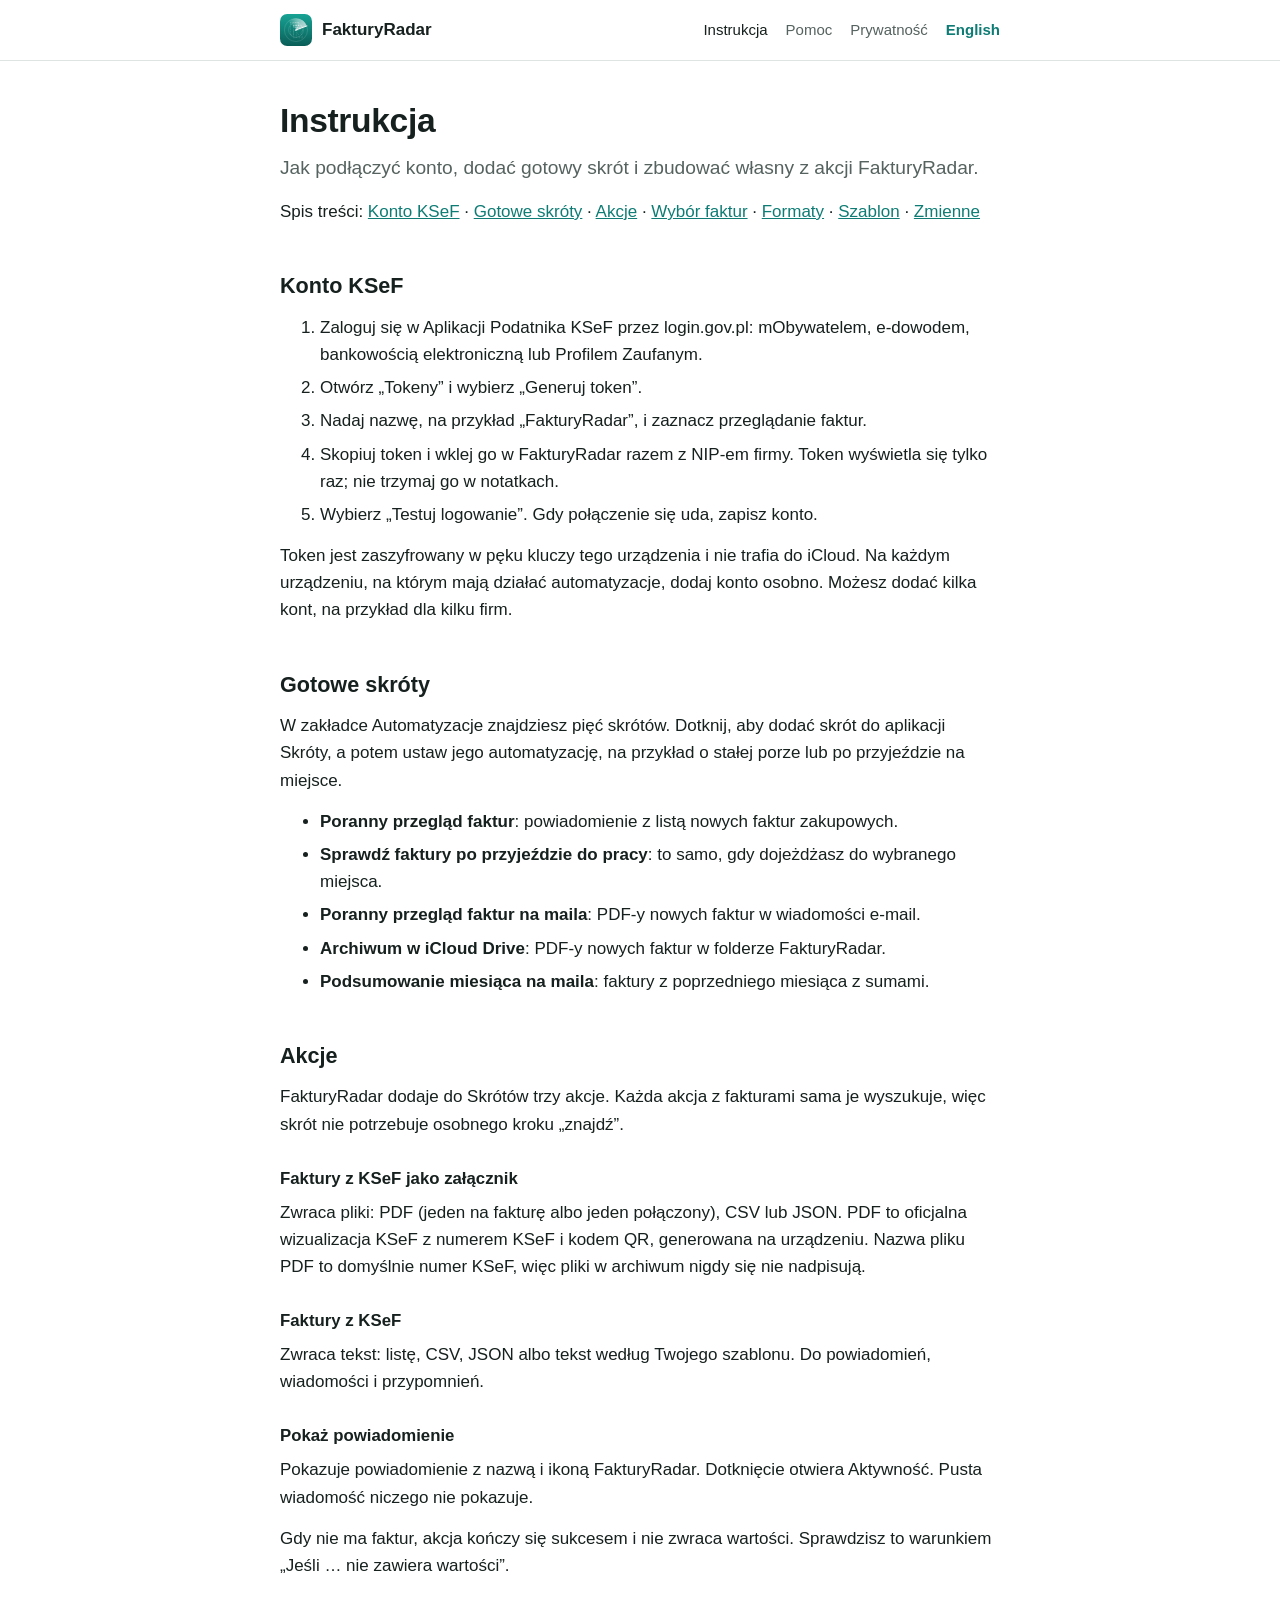
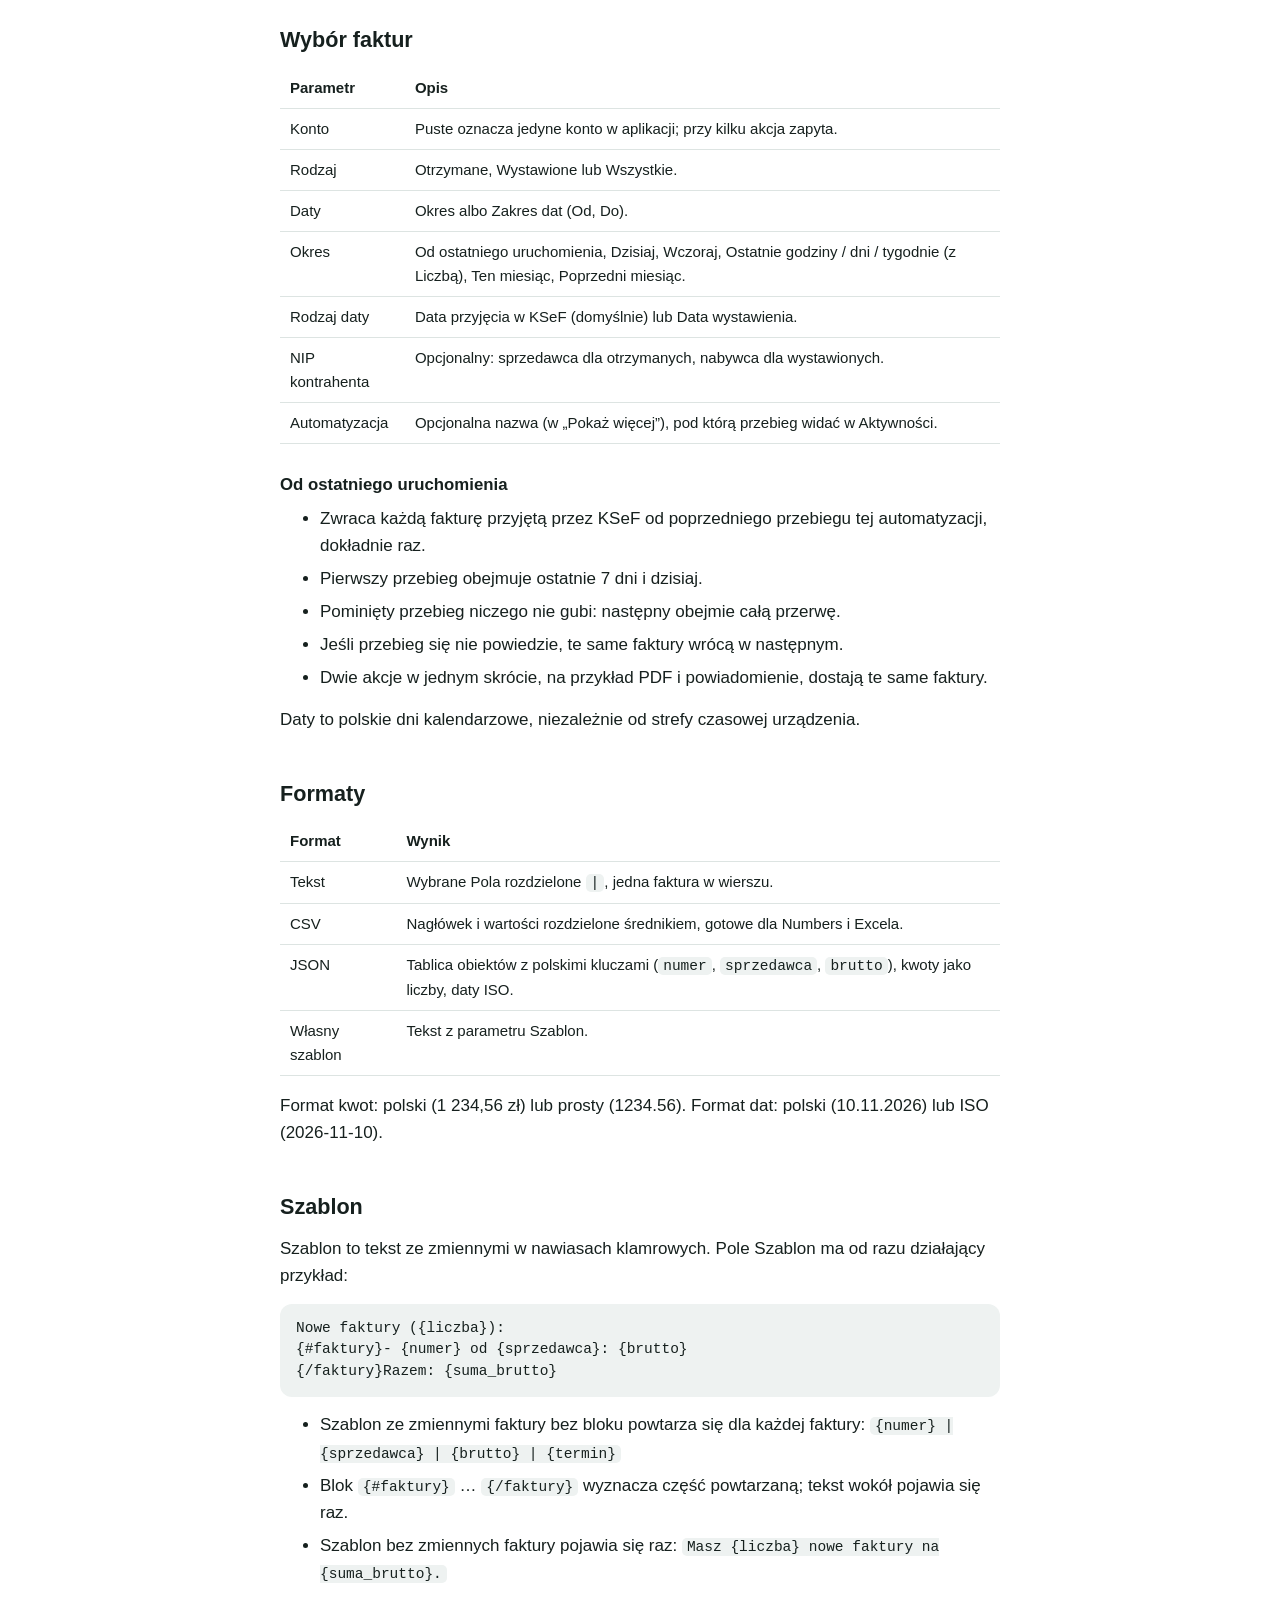
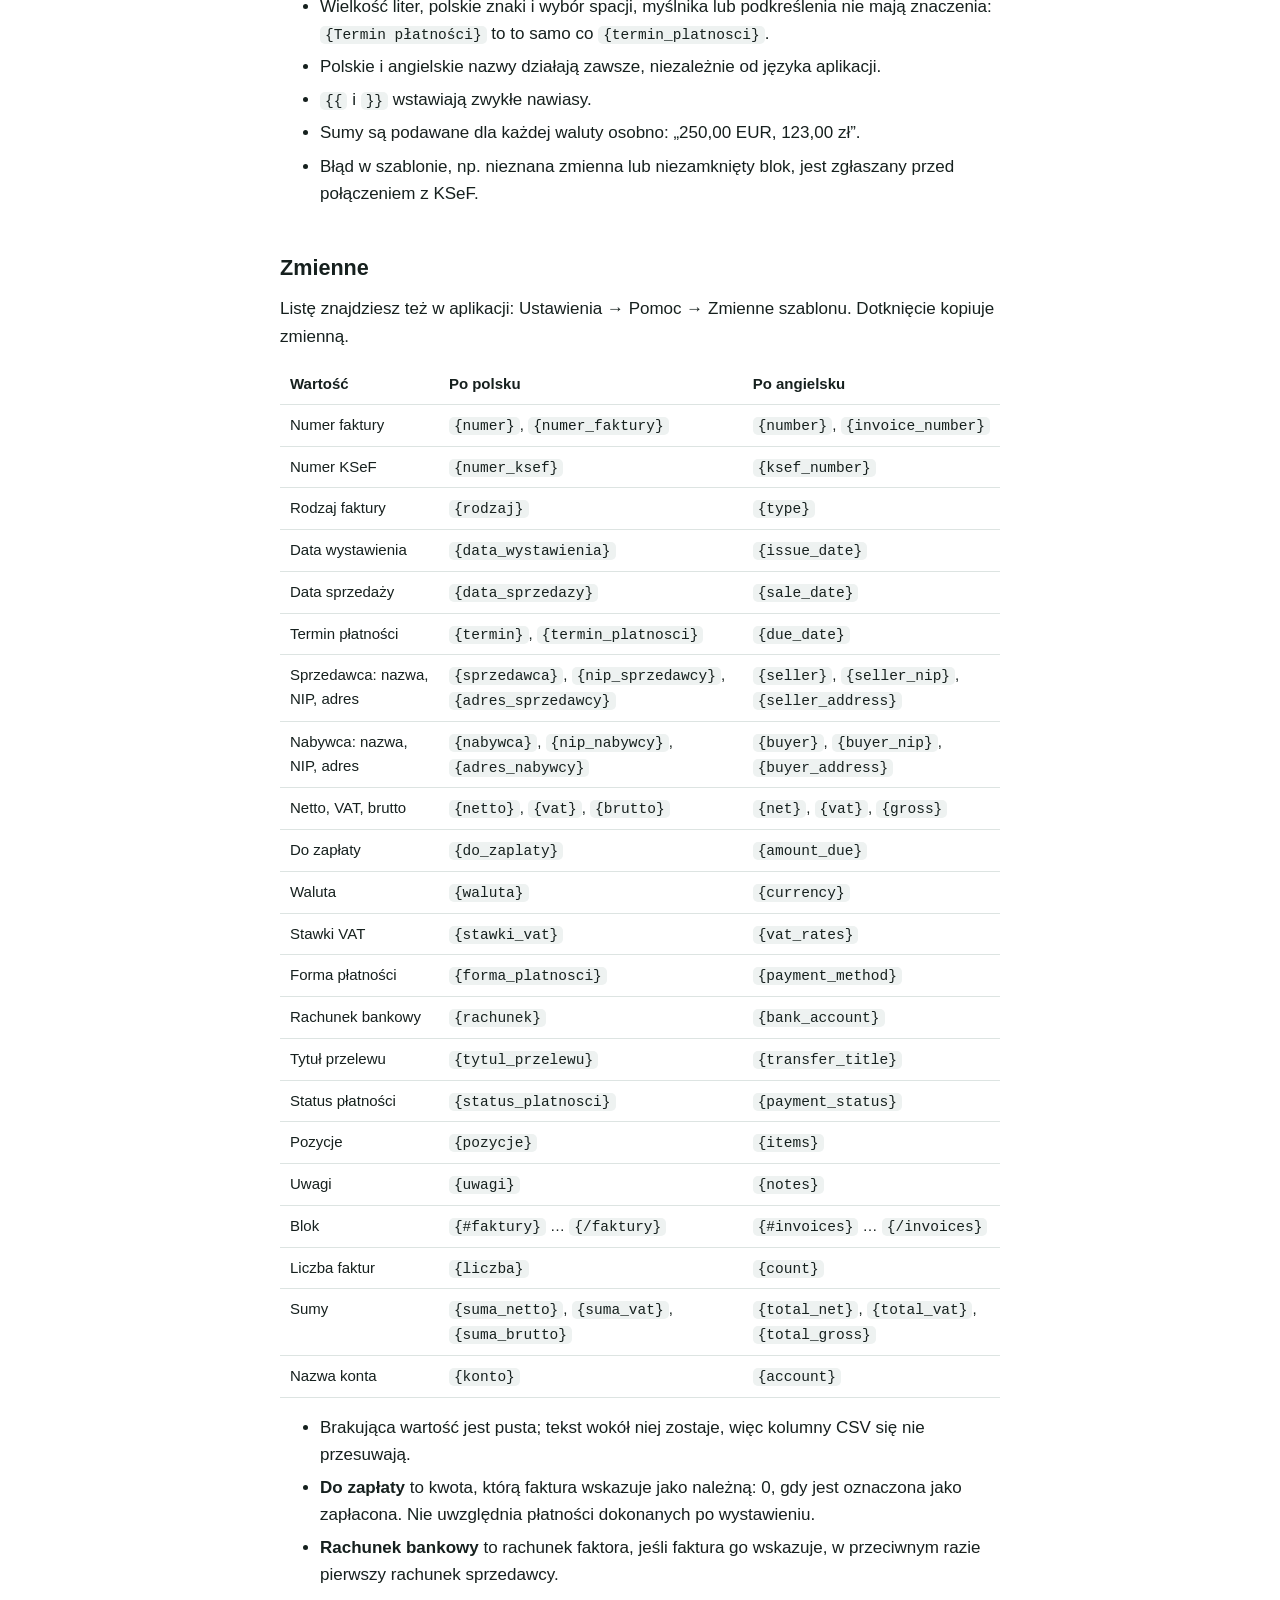
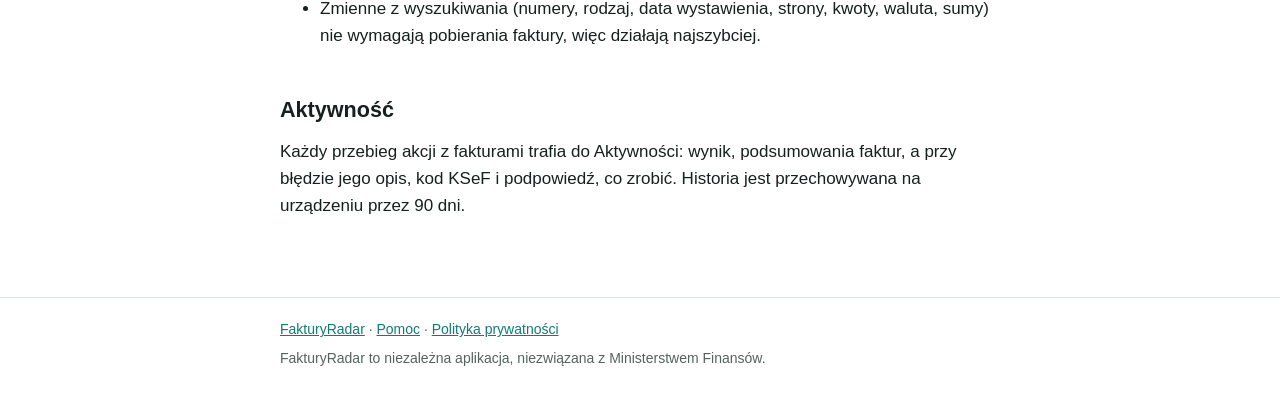
==== guide/index.html @ 7a62cd4e "Publish site from 4770012" ====
<!doctype html>
<html lang="pl">
<head>
<meta charset="utf-8">
<meta name="viewport" content="width=device-width, initial-scale=1">
<title>Instrukcja - FakturyRadar</title>
<meta name="description" content="Jak podłączyć konto KSeF, korzystać z akcji FakturyRadar w Skrótach i pisać własne szablony.">
<link rel="icon" href="/assets/icon.svg" type="image/svg+xml">
<link rel="alternate" hreflang="en" href="https://fakturyradar.github.io/en/guide/">
<link rel="stylesheet" href="/assets/style.css">
</head>
<body>
<header class="site"><div class="wrap">
  <a class="brand" href="/"><img src="/assets/icon.svg" alt="">FakturyRadar</a>
  <nav class="main">
    <a href="/guide/" aria-current="page">Instrukcja</a>
    <a href="/support/">Pomoc</a>
    <a href="/privacy/">Prywatność</a>
    <a class="lang" href="/en/guide/" hreflang="en" lang="en">English</a>
  </nav>
</div></header>

<main><div class="wrap">
  <h1>Instrukcja</h1>
  <p class="lead">Jak podłączyć konto, dodać gotowy skrót i zbudować własny z akcji FakturyRadar.</p>
  <p>Spis treści: <a href="#konto">Konto KSeF</a> · <a href="#gotowe">Gotowe skróty</a> · <a href="#akcje">Akcje</a> · <a href="#wybor">Wybór faktur</a> · <a href="#formaty">Formaty</a> · <a href="#szablon">Szablon</a> · <a href="#zmienne">Zmienne</a></p>

  <h2 id="konto">Konto KSeF</h2>
  <ol>
    <li>Zaloguj się w Aplikacji Podatnika KSeF przez login.gov.pl: mObywatelem, e-dowodem, bankowością elektroniczną lub Profilem Zaufanym.</li>
    <li>Otwórz „Tokeny” i wybierz „Generuj token”.</li>
    <li>Nadaj nazwę, na przykład „FakturyRadar”, i zaznacz przeglądanie faktur.</li>
    <li>Skopiuj token i wklej go w FakturyRadar razem z NIP-em firmy. Token wyświetla się tylko raz; nie trzymaj go w notatkach.</li>
    <li>Wybierz „Testuj logowanie”. Gdy połączenie się uda, zapisz konto.</li>
  </ol>
  <p>Token jest zaszyfrowany w pęku kluczy tego urządzenia i nie trafia do iCloud. Na każdym urządzeniu, na którym mają działać automatyzacje, dodaj konto osobno. Możesz dodać kilka kont, na przykład dla kilku firm.</p>

  <h2 id="gotowe">Gotowe skróty</h2>
  <p>W zakładce Automatyzacje znajdziesz pięć skrótów. Dotknij, aby dodać skrót do aplikacji Skróty, a potem ustaw jego automatyzację, na przykład o stałej porze lub po przyjeździe na miejsce.</p>
  <ul>
    <li><strong>Poranny przegląd faktur</strong>: powiadomienie z listą nowych faktur zakupowych.</li>
    <li><strong>Sprawdź faktury po przyjeździe do pracy</strong>: to samo, gdy dojeżdżasz do wybranego miejsca.</li>
    <li><strong>Poranny przegląd faktur na maila</strong>: PDF-y nowych faktur w wiadomości e-mail.</li>
    <li><strong>Archiwum w iCloud Drive</strong>: PDF-y nowych faktur w folderze FakturyRadar.</li>
    <li><strong>Podsumowanie miesiąca na maila</strong>: faktury z poprzedniego miesiąca z sumami.</li>
  </ul>

  <h2 id="akcje">Akcje</h2>
  <p>FakturyRadar dodaje do Skrótów trzy akcje. Każda akcja z fakturami sama je wyszukuje, więc skrót nie potrzebuje osobnego kroku „znajdź”.</p>
  <h3>Faktury z KSeF jako załącznik</h3>
  <p>Zwraca pliki: PDF (jeden na fakturę albo jeden połączony), CSV lub JSON. PDF to oficjalna wizualizacja KSeF z numerem KSeF i kodem QR, generowana na urządzeniu. Nazwa pliku PDF to domyślnie numer KSeF, więc pliki w archiwum nigdy się nie nadpisują.</p>
  <h3>Faktury z KSeF</h3>
  <p>Zwraca tekst: listę, CSV, JSON albo tekst według Twojego szablonu. Do powiadomień, wiadomości i przypomnień.</p>
  <h3>Pokaż powiadomienie</h3>
  <p>Pokazuje powiadomienie z nazwą i ikoną FakturyRadar. Dotknięcie otwiera Aktywność. Pusta wiadomość niczego nie pokazuje.</p>
  <p>Gdy nie ma faktur, akcja kończy się sukcesem i nie zwraca wartości. Sprawdzisz to warunkiem „Jeśli … nie zawiera wartości”.</p>

  <h2 id="wybor">Wybór faktur</h2>
  <div class="table"><table>
    <tr><th>Parametr</th><th>Opis</th></tr>
    <tr><td>Konto</td><td>Puste oznacza jedyne konto w aplikacji; przy kilku akcja zapyta.</td></tr>
    <tr><td>Rodzaj</td><td>Otrzymane, Wystawione lub Wszystkie.</td></tr>
    <tr><td>Daty</td><td>Okres albo Zakres dat (Od, Do).</td></tr>
    <tr><td>Okres</td><td>Od ostatniego uruchomienia, Dzisiaj, Wczoraj, Ostatnie godziny / dni / tygodnie (z Liczbą), Ten miesiąc, Poprzedni miesiąc.</td></tr>
    <tr><td>Rodzaj daty</td><td>Data przyjęcia w KSeF (domyślnie) lub Data wystawienia.</td></tr>
    <tr><td>NIP kontrahenta</td><td>Opcjonalny: sprzedawca dla otrzymanych, nabywca dla wystawionych.</td></tr>
    <tr><td>Automatyzacja</td><td>Opcjonalna nazwa (w „Pokaż więcej”), pod którą przebieg widać w Aktywności.</td></tr>
  </table></div>
  <h3>Od ostatniego uruchomienia</h3>
  <ul>
    <li>Zwraca każdą fakturę przyjętą przez KSeF od poprzedniego przebiegu tej automatyzacji, dokładnie raz.</li>
    <li>Pierwszy przebieg obejmuje ostatnie 7 dni i dzisiaj.</li>
    <li>Pominięty przebieg niczego nie gubi: następny obejmie całą przerwę.</li>
    <li>Jeśli przebieg się nie powiedzie, te same faktury wrócą w następnym.</li>
    <li>Dwie akcje w jednym skrócie, na przykład PDF i powiadomienie, dostają te same faktury.</li>
  </ul>
  <p>Daty to polskie dni kalendarzowe, niezależnie od strefy czasowej urządzenia.</p>

  <h2 id="formaty">Formaty</h2>
  <div class="table"><table>
    <tr><th>Format</th><th>Wynik</th></tr>
    <tr><td>Tekst</td><td>Wybrane Pola rozdzielone <code>|</code>, jedna faktura w wierszu.</td></tr>
    <tr><td>CSV</td><td>Nagłówek i wartości rozdzielone średnikiem, gotowe dla Numbers i Excela.</td></tr>
    <tr><td>JSON</td><td>Tablica obiektów z polskimi kluczami (<code>numer</code>, <code>sprzedawca</code>, <code>brutto</code>), kwoty jako liczby, daty ISO.</td></tr>
    <tr><td>Własny szablon</td><td>Tekst z parametru Szablon.</td></tr>
  </table></div>
  <p>Format kwot: polski (1 234,56 zł) lub prosty (1234.56). Format dat: polski (10.11.2026) lub ISO (2026-11-10).</p>

  <h2 id="szablon">Szablon</h2>
  <p>Szablon to tekst ze zmiennymi w nawiasach klamrowych. Pole Szablon ma od razu działający przykład:</p>
  <pre><code>Nowe faktury ({liczba}):
{#faktury}- {numer} od {sprzedawca}: {brutto}
{/faktury}Razem: {suma_brutto}</code></pre>
  <ul>
    <li>Szablon ze zmiennymi faktury bez bloku powtarza się dla każdej faktury: <code>{numer} | {sprzedawca} | {brutto} | {termin}</code></li>
    <li>Blok <code>{#faktury}</code> … <code>{/faktury}</code> wyznacza część powtarzaną; tekst wokół pojawia się raz.</li>
    <li>Szablon bez zmiennych faktury pojawia się raz: <code>Masz {liczba} nowe faktury na {suma_brutto}.</code></li>
    <li>Wielkość liter, polskie znaki i wybór spacji, myślnika lub podkreślenia nie mają znaczenia: <code>{Termin płatności}</code> to to samo co <code>{termin_platnosci}</code>.</li>
    <li>Polskie i angielskie nazwy działają zawsze, niezależnie od języka aplikacji.</li>
    <li><code>{{</code> i <code>}}</code> wstawiają zwykłe nawiasy.</li>
    <li>Sumy są podawane dla każdej waluty osobno: „250,00 EUR, 123,00 zł”.</li>
    <li>Błąd w szablonie, np. nieznana zmienna lub niezamknięty blok, jest zgłaszany przed połączeniem z KSeF.</li>
  </ul>

  <h2 id="zmienne">Zmienne</h2>
  <p>Listę znajdziesz też w aplikacji: Ustawienia → Pomoc → Zmienne szablonu. Dotknięcie kopiuje zmienną.</p>
  <div class="table"><table>
    <tr><th>Wartość</th><th>Po polsku</th><th>Po angielsku</th></tr>
    <tr><td>Numer faktury</td><td><code>{numer}</code>, <code>{numer_faktury}</code></td><td><code>{number}</code>, <code>{invoice_number}</code></td></tr>
    <tr><td>Numer KSeF</td><td><code>{numer_ksef}</code></td><td><code>{ksef_number}</code></td></tr>
    <tr><td>Rodzaj faktury</td><td><code>{rodzaj}</code></td><td><code>{type}</code></td></tr>
    <tr><td>Data wystawienia</td><td><code>{data_wystawienia}</code></td><td><code>{issue_date}</code></td></tr>
    <tr><td>Data sprzedaży</td><td><code>{data_sprzedazy}</code></td><td><code>{sale_date}</code></td></tr>
    <tr><td>Termin płatności</td><td><code>{termin}</code>, <code>{termin_platnosci}</code></td><td><code>{due_date}</code></td></tr>
    <tr><td>Sprzedawca: nazwa, NIP, adres</td><td><code>{sprzedawca}</code>, <code>{nip_sprzedawcy}</code>, <code>{adres_sprzedawcy}</code></td><td><code>{seller}</code>, <code>{seller_nip}</code>, <code>{seller_address}</code></td></tr>
    <tr><td>Nabywca: nazwa, NIP, adres</td><td><code>{nabywca}</code>, <code>{nip_nabywcy}</code>, <code>{adres_nabywcy}</code></td><td><code>{buyer}</code>, <code>{buyer_nip}</code>, <code>{buyer_address}</code></td></tr>
    <tr><td>Netto, VAT, brutto</td><td><code>{netto}</code>, <code>{vat}</code>, <code>{brutto}</code></td><td><code>{net}</code>, <code>{vat}</code>, <code>{gross}</code></td></tr>
    <tr><td>Do zapłaty</td><td><code>{do_zaplaty}</code></td><td><code>{amount_due}</code></td></tr>
    <tr><td>Waluta</td><td><code>{waluta}</code></td><td><code>{currency}</code></td></tr>
    <tr><td>Stawki VAT</td><td><code>{stawki_vat}</code></td><td><code>{vat_rates}</code></td></tr>
    <tr><td>Forma płatności</td><td><code>{forma_platnosci}</code></td><td><code>{payment_method}</code></td></tr>
    <tr><td>Rachunek bankowy</td><td><code>{rachunek}</code></td><td><code>{bank_account}</code></td></tr>
    <tr><td>Tytuł przelewu</td><td><code>{tytul_przelewu}</code></td><td><code>{transfer_title}</code></td></tr>
    <tr><td>Status płatności</td><td><code>{status_platnosci}</code></td><td><code>{payment_status}</code></td></tr>
    <tr><td>Pozycje</td><td><code>{pozycje}</code></td><td><code>{items}</code></td></tr>
    <tr><td>Uwagi</td><td><code>{uwagi}</code></td><td><code>{notes}</code></td></tr>
    <tr><td>Blok</td><td><code>{#faktury}</code> … <code>{/faktury}</code></td><td><code>{#invoices}</code> … <code>{/invoices}</code></td></tr>
    <tr><td>Liczba faktur</td><td><code>{liczba}</code></td><td><code>{count}</code></td></tr>
    <tr><td>Sumy</td><td><code>{suma_netto}</code>, <code>{suma_vat}</code>, <code>{suma_brutto}</code></td><td><code>{total_net}</code>, <code>{total_vat}</code>, <code>{total_gross}</code></td></tr>
    <tr><td>Nazwa konta</td><td><code>{konto}</code></td><td><code>{account}</code></td></tr>
  </table></div>
  <ul>
    <li>Brakująca wartość jest pusta; tekst wokół niej zostaje, więc kolumny CSV się nie przesuwają.</li>
    <li><strong>Do zapłaty</strong> to kwota, którą faktura wskazuje jako należną: 0, gdy jest oznaczona jako zapłacona. Nie uwzględnia płatności dokonanych po wystawieniu.</li>
    <li><strong>Rachunek bankowy</strong> to rachunek faktora, jeśli faktura go wskazuje, w przeciwnym razie pierwszy rachunek sprzedawcy.</li>
    <li>Zmienne z wyszukiwania (numery, rodzaj, data wystawienia, strony, kwoty, waluta, sumy) nie wymagają pobierania faktury, więc działają najszybciej.</li>
  </ul>

  <h2>Aktywność</h2>
  <p>Każdy przebieg akcji z fakturami trafia do Aktywności: wynik, podsumowania faktur, a przy błędzie jego opis, kod KSeF i podpowiedź, co zrobić. Historia jest przechowywana na urządzeniu przez 90 dni.</p>
</div></main>

<footer class="site"><div class="wrap">
  <p><a href="/">FakturyRadar</a> · <a href="/support/">Pomoc</a> · <a href="/privacy/">Polityka prywatności</a></p>
  <p>FakturyRadar to niezależna aplikacja, niezwiązana z Ministerstwem Finansów.</p>
</div></footer>
</body>
</html>
---- assets/style.css ----
:root {
  --bg: #ffffff;
  --surface: #f3f6f5;
  --text: #16201e;
  --muted: #55625f;
  --line: #dde4e2;
  --accent: #0e7c74;
  --accent-soft: #e3f2f0;
  --code: #eef2f1;
  color-scheme: light dark;
}

@media (prefers-color-scheme: dark) {
  :root {
    --bg: #111514;
    --surface: #1a201e;
    --text: #e8eeec;
    --muted: #9aa8a4;
    --line: #2a3330;
    --accent: #4ccbb9;
    --accent-soft: #17302c;
    --code: #1f2725;
  }
}

* { box-sizing: border-box; }

body {
  margin: 0;
  background: var(--bg);
  color: var(--text);
  font: 17px/1.6 -apple-system, BlinkMacSystemFont, "SF Pro Text", "Segoe UI", Roboto, sans-serif;
  -webkit-text-size-adjust: 100%;
}

a { color: var(--accent); }
a:hover { text-decoration-thickness: 2px; }

.wrap { max-width: 760px; margin: 0 auto; padding: 0 20px; }

header.site {
  border-bottom: 1px solid var(--line);
}
header.site .wrap {
  display: flex;
  align-items: center;
  gap: 16px;
  flex-wrap: wrap;
  padding-top: 14px;
  padding-bottom: 14px;
}
.brand {
  display: flex;
  align-items: center;
  gap: 10px;
  font-weight: 650;
  color: var(--text);
  text-decoration: none;
  margin-right: auto;
}
.brand img { width: 32px; height: 32px; }
nav.main { display: flex; gap: 18px; flex-wrap: wrap; font-size: 15px; }
nav.main a { color: var(--muted); text-decoration: none; }
nav.main a[aria-current="page"], nav.main a:hover { color: var(--text); }
nav.main .lang { color: var(--accent); font-weight: 600; }

main { padding: 40px 0 64px; }

h1 { font-size: 2.1rem; line-height: 1.2; margin: 0 0 12px; letter-spacing: -0.01em; }
h2 { font-size: 1.35rem; margin: 44px 0 10px; }
h3 { font-size: 1.05rem; margin: 28px 0 6px; }
p, ul, ol { margin: 0 0 14px; }
li { margin-bottom: 6px; }
.lead { font-size: 1.2rem; color: var(--muted); }
.meta { color: var(--muted); font-size: 15px; }

.hero { display: flex; gap: 24px; align-items: center; margin-bottom: 8px; }
.hero img { width: 96px; height: 96px; flex: none; }

.pillars {
  display: grid;
  grid-template-columns: repeat(2, 1fr);
  gap: 14px;
  margin: 28px 0;
  padding: 0;
  list-style: none;
}
.pillars li {
  background: var(--surface);
  border-radius: 16px;
  padding: 18px 18px 14px;
  margin: 0;
}
.pillars strong { display: block; margin-bottom: 4px; }
.pillars span { color: var(--muted); font-size: 15px; }

.note {
  background: var(--accent-soft);
  border-radius: 14px;
  padding: 14px 18px;
  margin: 20px 0;
}

code, pre { font: 14.5px/1.5 ui-monospace, "SF Mono", Menlo, monospace; }
code { background: var(--code); border-radius: 5px; padding: 1px 5px; }
pre { background: var(--code); border-radius: 12px; padding: 14px 16px; overflow-x: auto; }
pre code { background: none; padding: 0; }

.table { overflow-x: auto; margin: 0 0 16px; }
table { border-collapse: collapse; width: 100%; font-size: 15px; }
th, td { text-align: left; vertical-align: top; padding: 8px 10px; border-bottom: 1px solid var(--line); }
th { font-weight: 600; }

details { border-bottom: 1px solid var(--line); padding: 12px 0; }
summary { cursor: pointer; font-weight: 600; }
details p { margin-top: 8px; }

footer.site { border-top: 1px solid var(--line); color: var(--muted); font-size: 14px; }
footer.site .wrap { padding-top: 20px; padding-bottom: 32px; }
footer.site p { margin: 0 0 6px; }

@media (max-width: 560px) {
  h1 { font-size: 1.7rem; }
  .hero { flex-direction: column; align-items: flex-start; }
  .hero img { width: 72px; height: 72px; }
  .pillars { grid-template-columns: 1fr; }
}
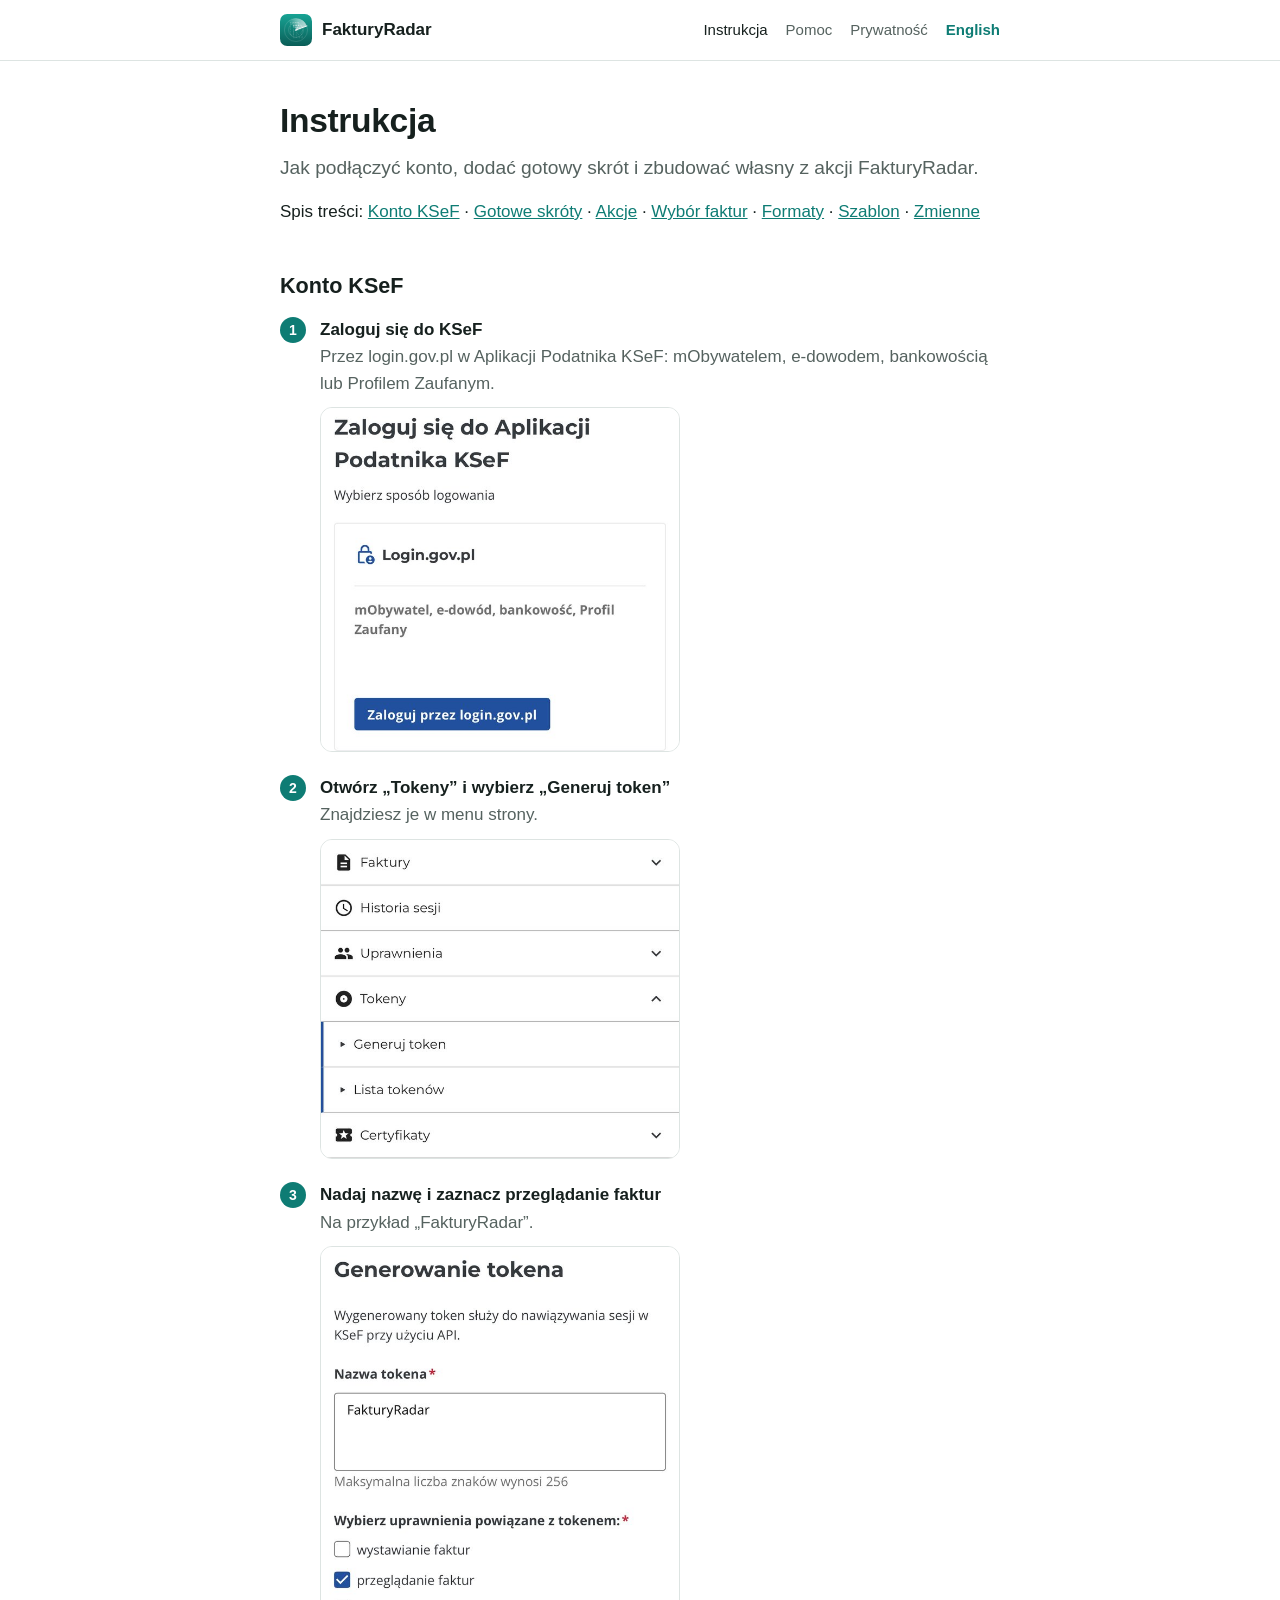
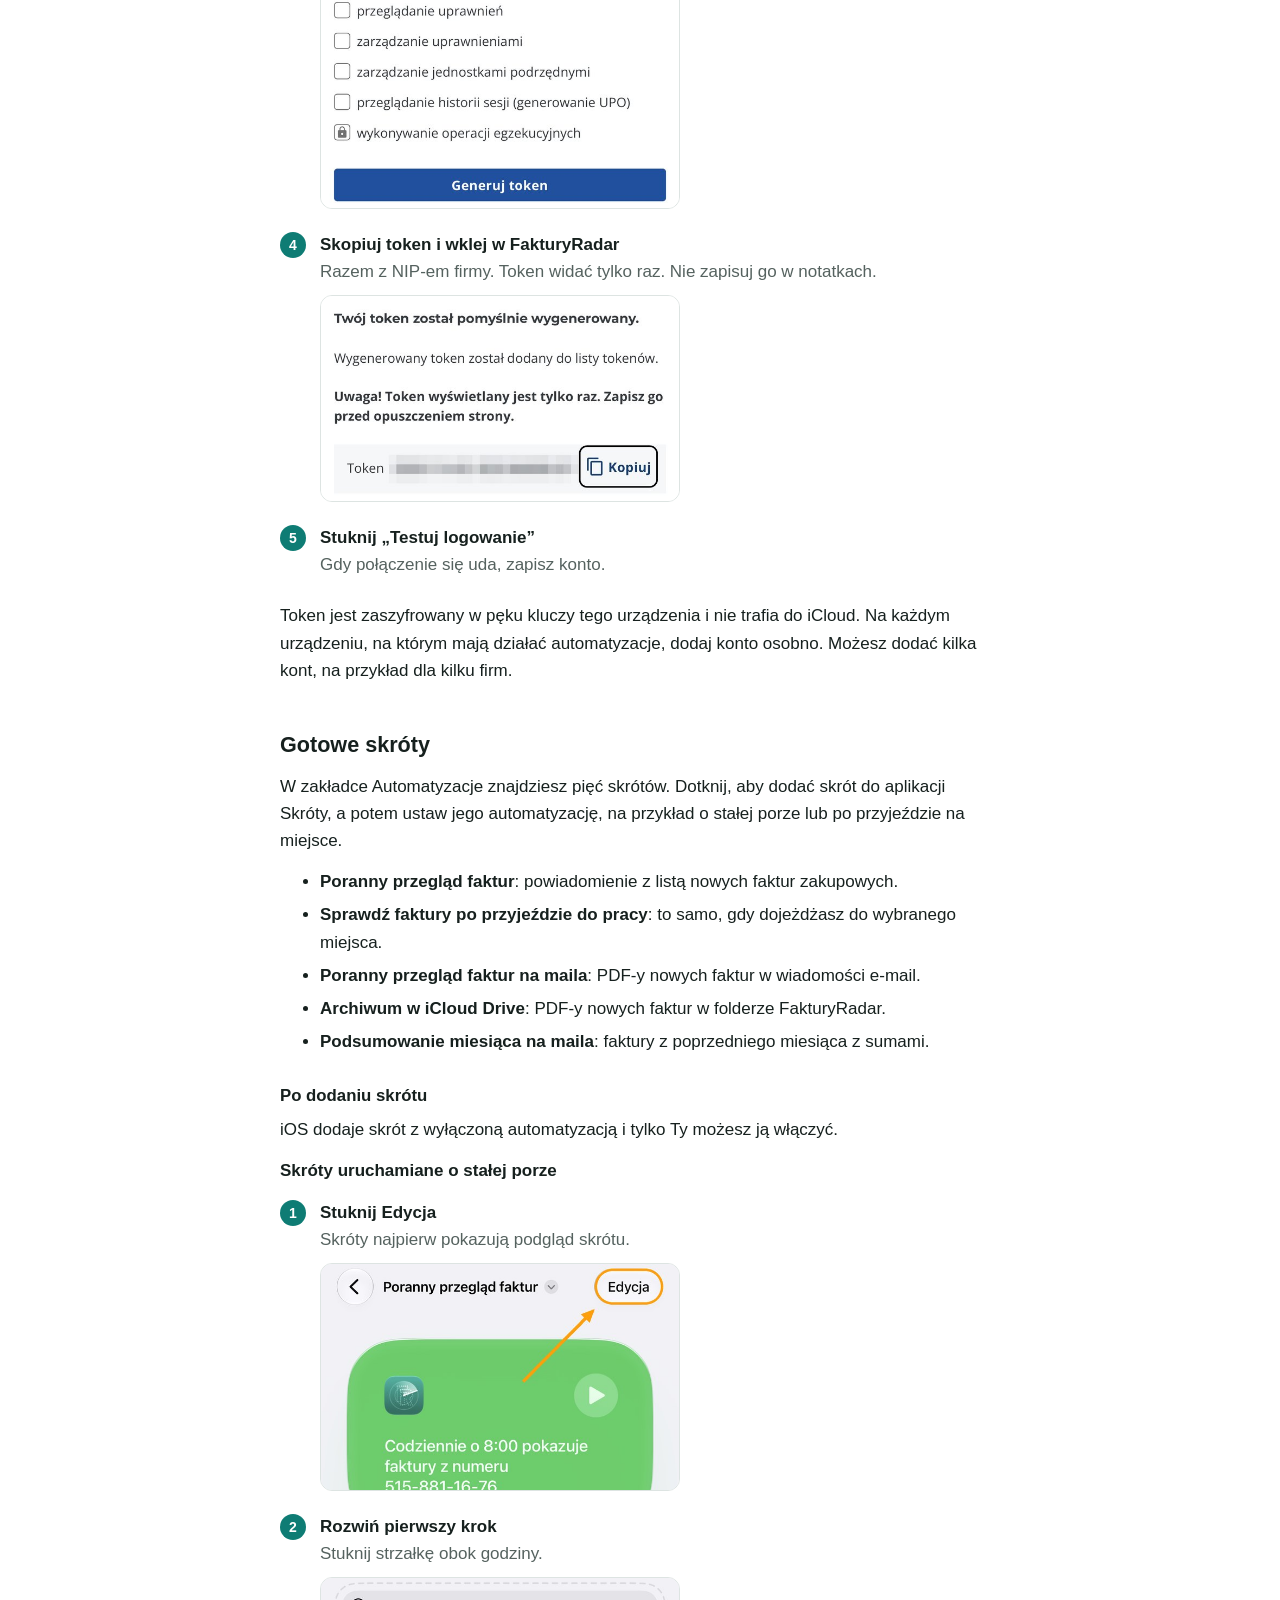
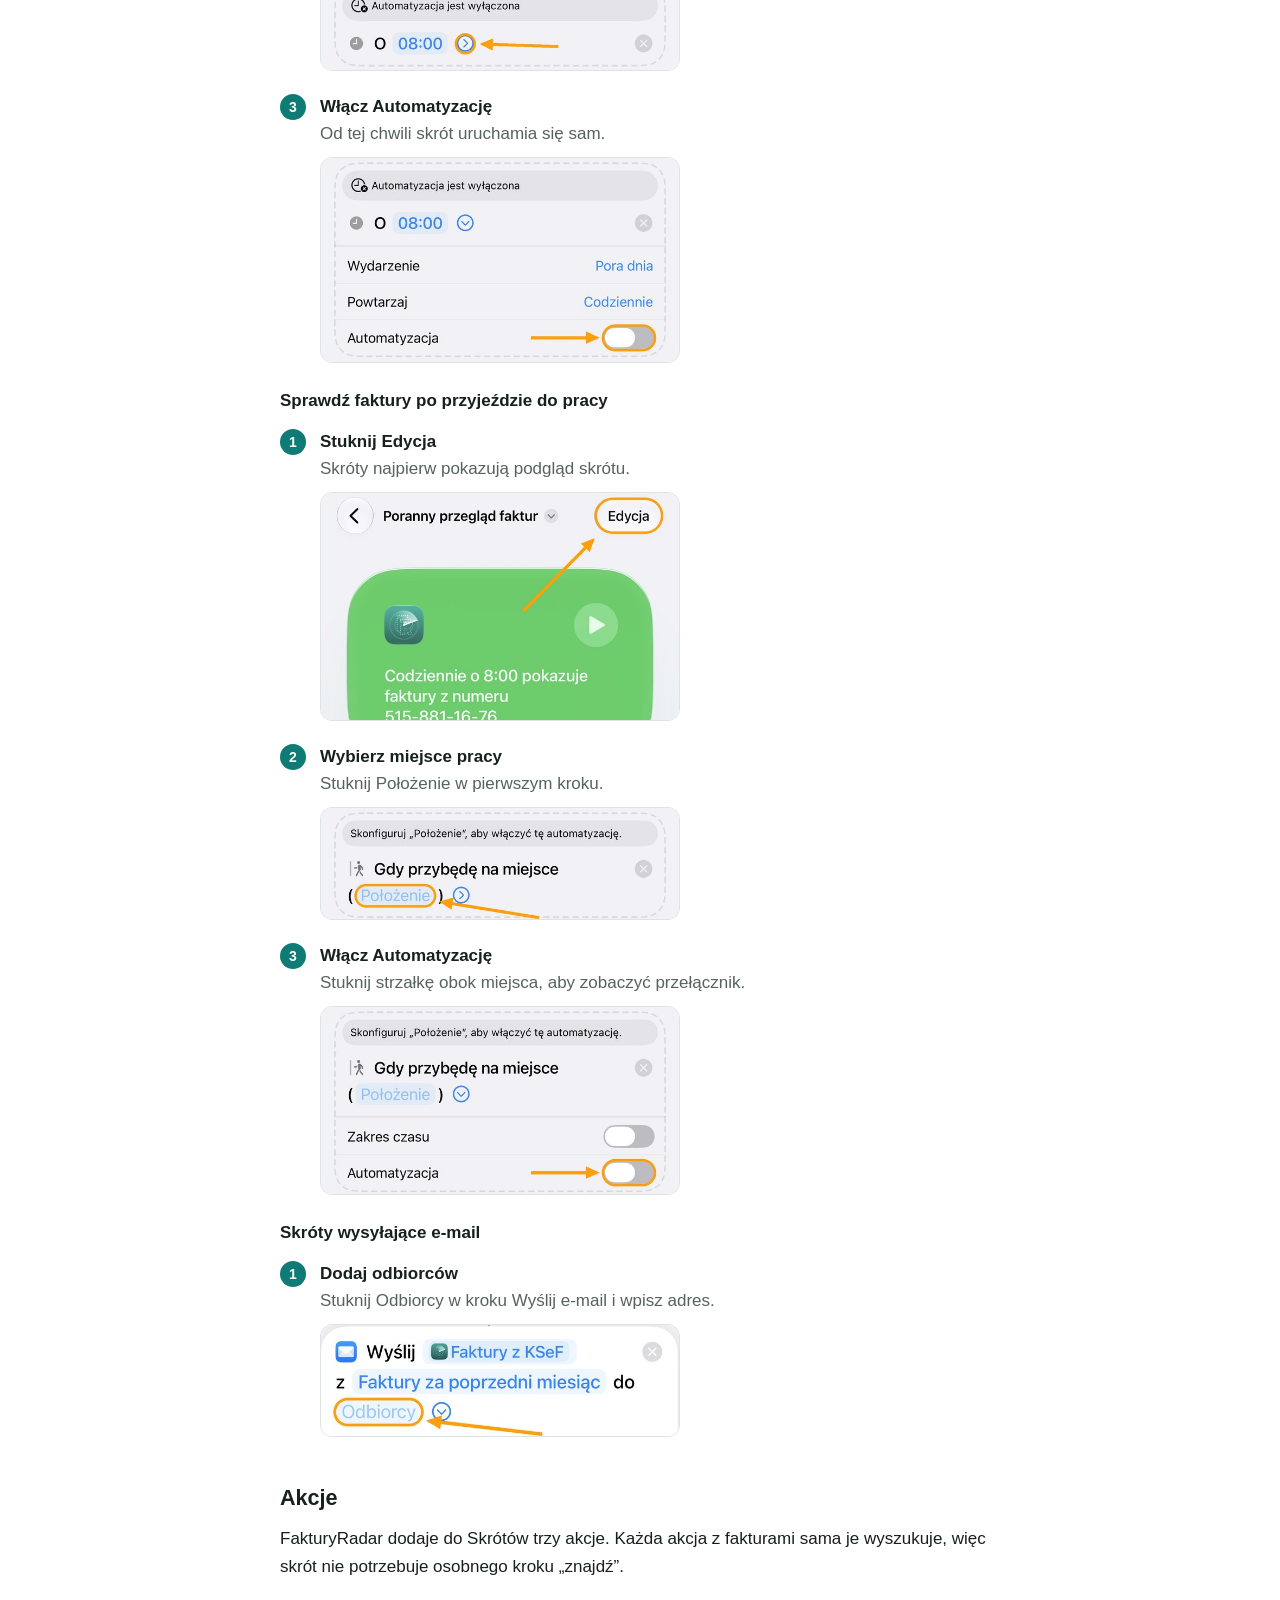
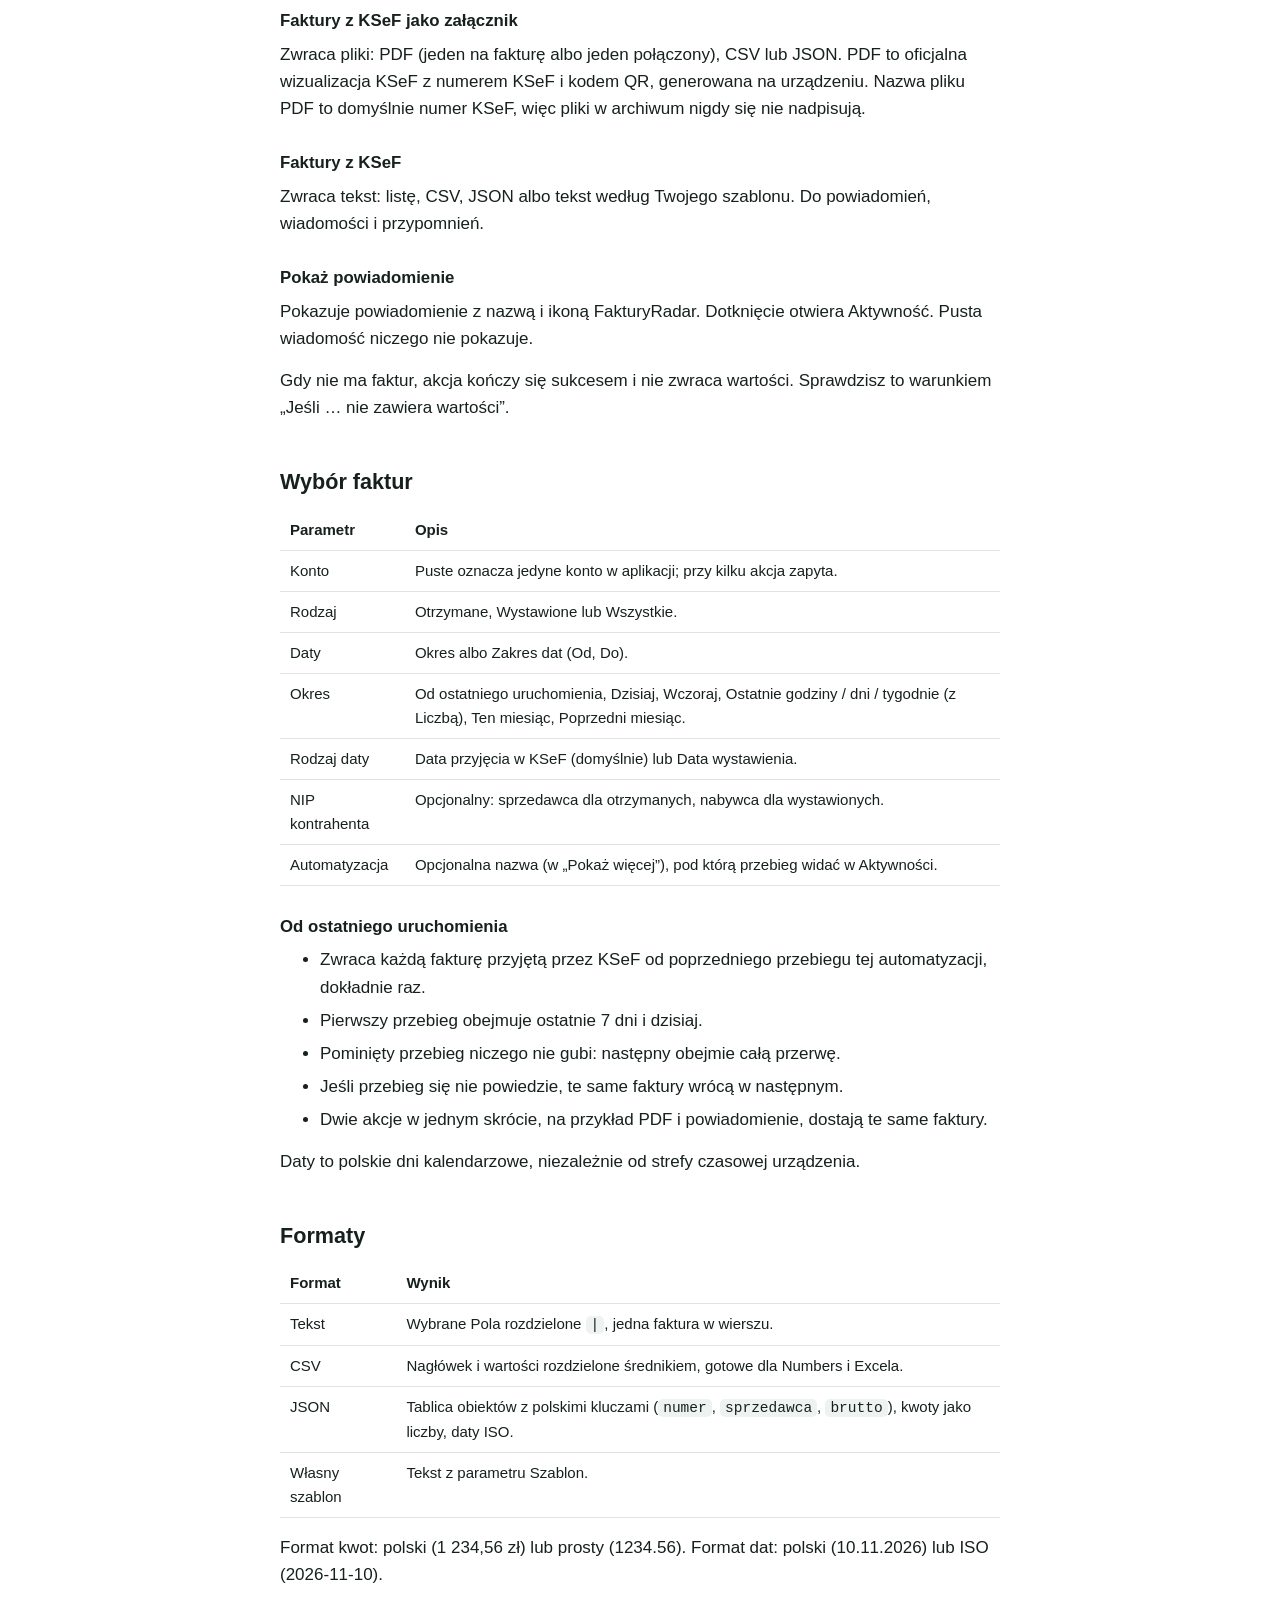
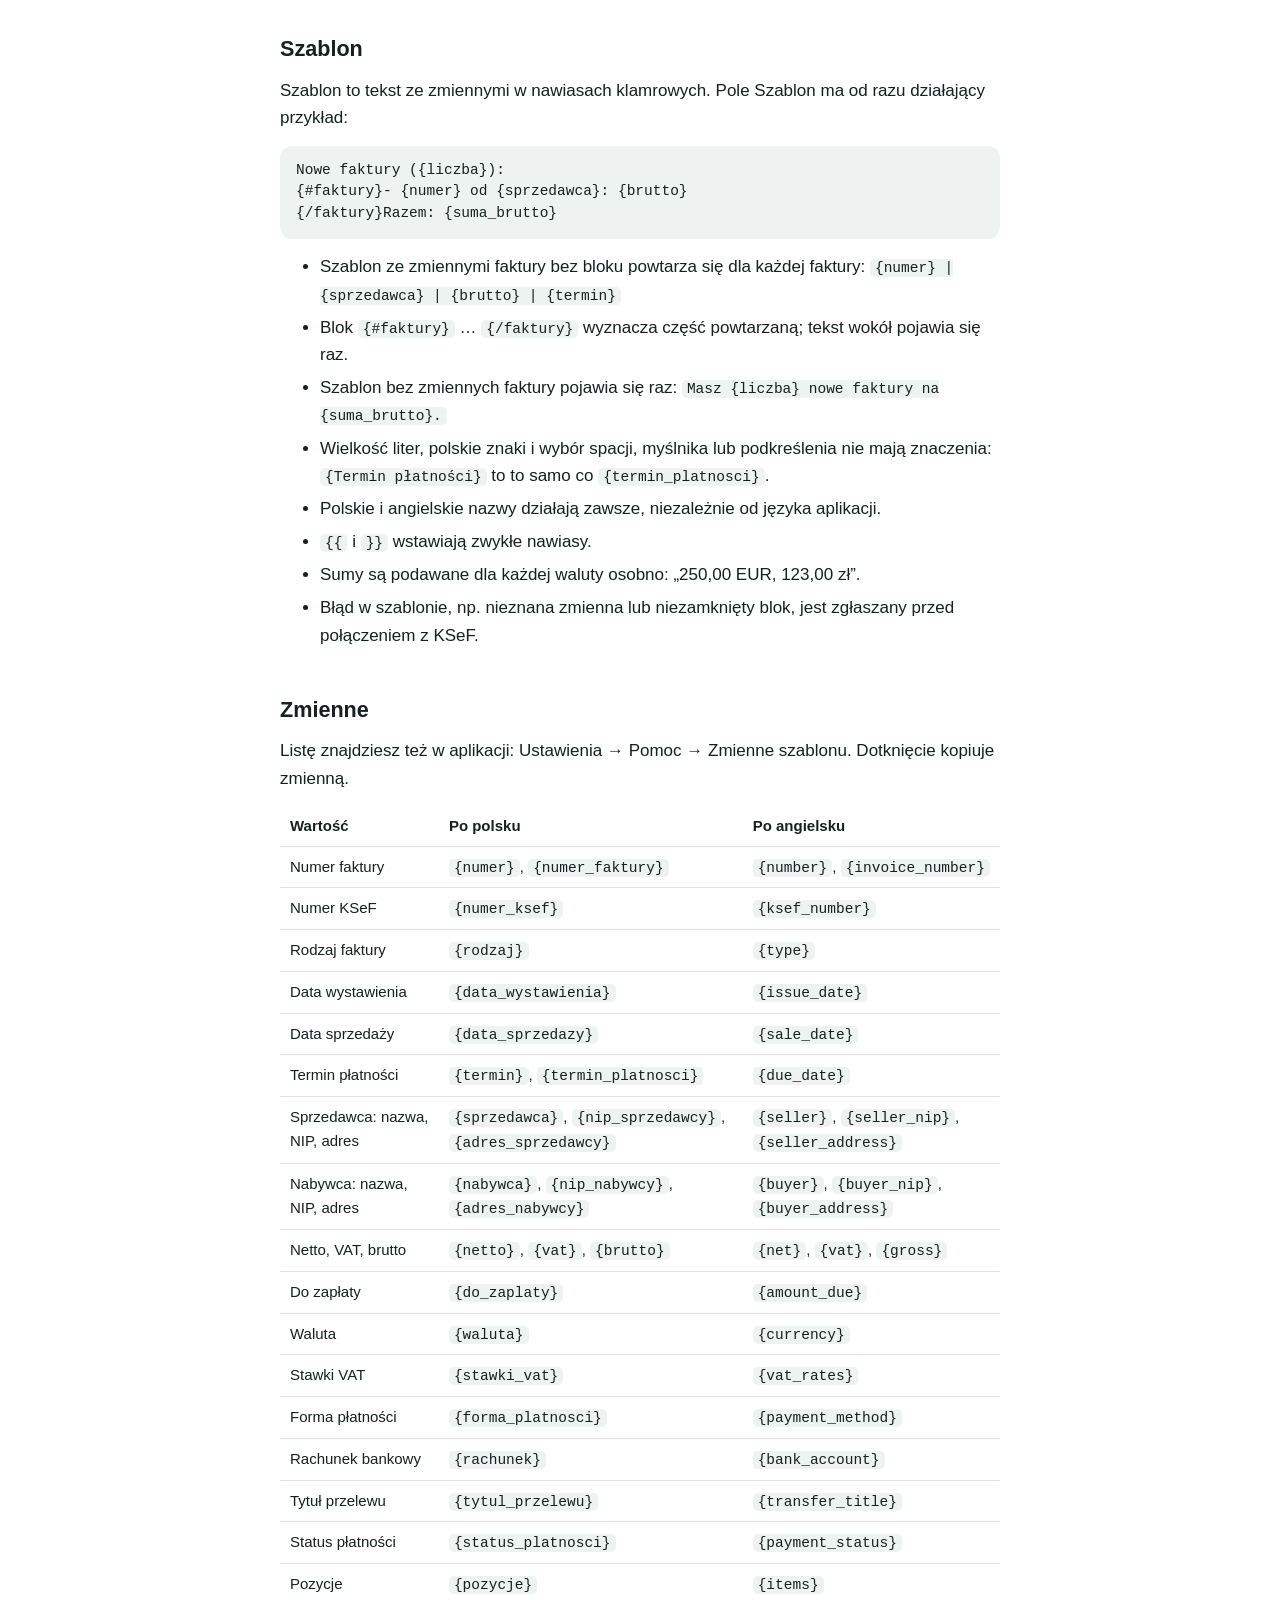
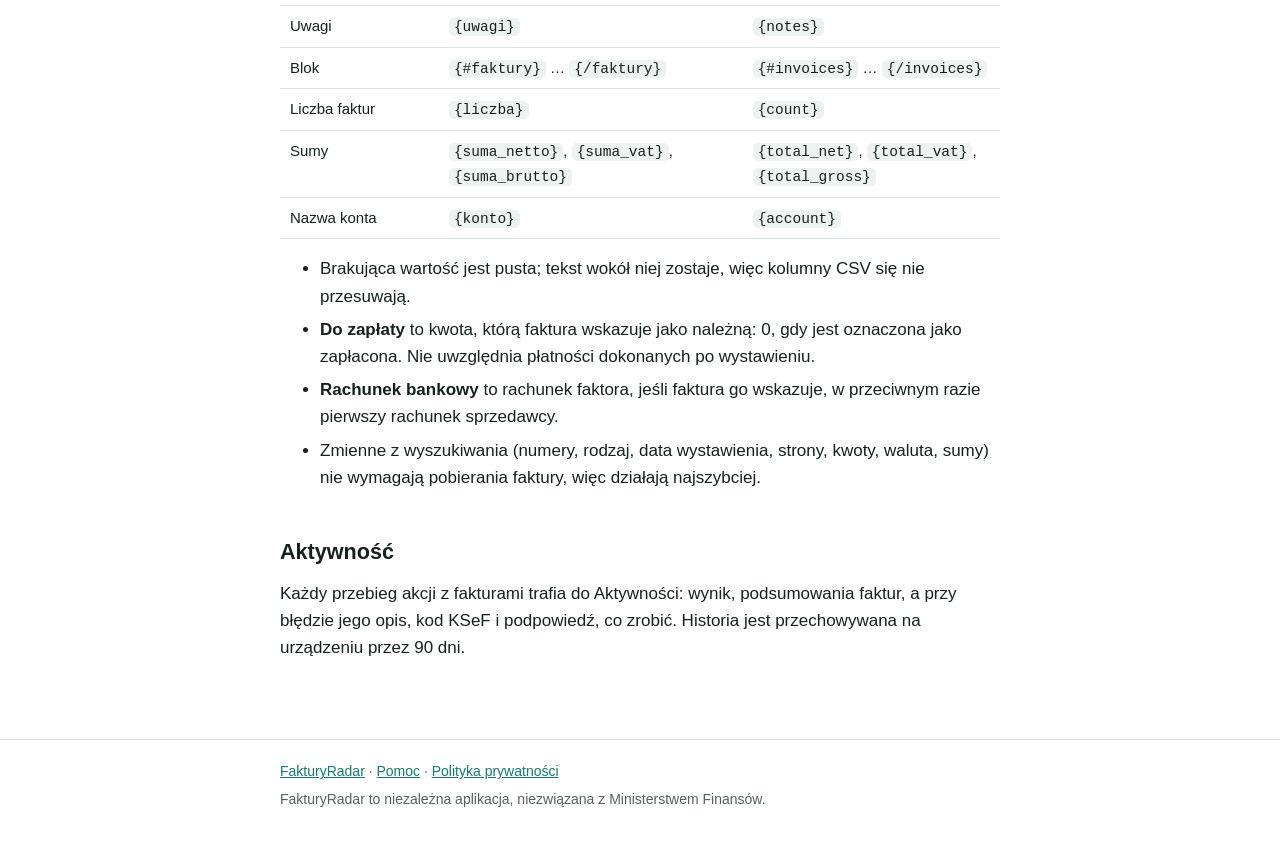
==== commit bf55cb72: "Publish site from 2d24f6a" ====
--- a/guide/index.html
+++ b/guide/index.html
@@ -26,12 +26,12 @@
   <p>Spis treści: <a href="#konto">Konto KSeF</a> · <a href="#gotowe">Gotowe skróty</a> · <a href="#akcje">Akcje</a> · <a href="#wybor">Wybór faktur</a> · <a href="#formaty">Formaty</a> · <a href="#szablon">Szablon</a> · <a href="#zmienne">Zmienne</a></p>
 
   <h2 id="konto">Konto KSeF</h2>
-  <ol>
-    <li>Zaloguj się w Aplikacji Podatnika KSeF przez login.gov.pl: mObywatelem, e-dowodem, bankowością elektroniczną lub Profilem Zaufanym.</li>
-    <li>Otwórz „Tokeny” i wybierz „Generuj token”.</li>
-    <li>Nadaj nazwę, na przykład „FakturyRadar”, i zaznacz przeglądanie faktur.</li>
-    <li>Skopiuj token i wklej go w FakturyRadar razem z NIP-em firmy. Token wyświetla się tylko raz; nie trzymaj go w notatkach.</li>
-    <li>Wybierz „Testuj logowanie”. Gdy połączenie się uda, zapisz konto.</li>
+  <ol class="steps">
+    <li><strong>Zaloguj się do KSeF</strong><span>Przez login.gov.pl w Aplikacji Podatnika KSeF: mObywatelem, e-dowodem, bankowością lub Profilem Zaufanym.</span><img src="/assets/guide/token-help-login.jpg" width="660" height="632" alt="Strona logowania Aplikacji Podatnika KSeF" loading="lazy"></li>
+    <li><strong>Otwórz „Tokeny” i wybierz „Generuj token”</strong><span>Znajdziesz je w menu strony.</span><img src="/assets/guide/token-help-menu.jpg" width="660" height="588" alt="Menu Aplikacji Podatnika z pozycją Tokeny" loading="lazy"></li>
+    <li><strong>Nadaj nazwę i zaznacz przeglądanie faktur</strong><span>Na przykład „FakturyRadar”.</span><img src="/assets/guide/token-help-generate.jpg" width="660" height="1034" alt="Formularz generowania tokenu z uprawnieniem do przeglądania faktur" loading="lazy"></li>
+    <li><strong>Skopiuj token i wklej w FakturyRadar</strong><span>Razem z NIP-em firmy. Token widać tylko raz. Nie zapisuj go w notatkach.</span><img src="/assets/guide/token-help-copy.jpg" width="660" height="378" alt="Wygenerowany token z przyciskiem kopiowania" loading="lazy"></li>
+    <li><strong>Stuknij „Testuj logowanie”</strong><span>Gdy połączenie się uda, zapisz konto.</span></li>
   </ol>
   <p>Token jest zaszyfrowany w pęku kluczy tego urządzenia i nie trafia do iCloud. Na każdym urządzeniu, na którym mają działać automatyzacje, dodaj konto osobno. Możesz dodać kilka kont, na przykład dla kilku firm.</p>
 
@@ -44,6 +44,24 @@
     <li><strong>Archiwum w iCloud Drive</strong>: PDF-y nowych faktur w folderze FakturyRadar.</li>
     <li><strong>Podsumowanie miesiąca na maila</strong>: faktury z poprzedniego miesiąca z sumami.</li>
   </ul>
+  <h3>Po dodaniu skrótu</h3>
+  <p>iOS dodaje skrót z wyłączoną automatyzacją i tylko Ty możesz ją włączyć.</p>
+  <p><strong>Skróty uruchamiane o stałej porze</strong></p>
+  <ol class="steps">
+    <li><strong>Stuknij Edycja</strong><span>Skróty najpierw pokazują podgląd skrótu.</span><picture><source srcset="/assets/guide/guide-edit-pl-dark.jpg" media="(prefers-color-scheme: dark)"><img src="/assets/guide/guide-edit-pl-light.jpg" width="660" height="417" alt="Podgląd skrótu z przyciskiem Edycja" loading="lazy"></picture></li>
+    <li><strong>Rozwiń pierwszy krok</strong><span>Stuknij strzałkę obok godziny.</span><picture><source srcset="/assets/guide/guide-step-pl-dark.jpg" media="(prefers-color-scheme: dark)"><img src="/assets/guide/guide-step-pl-light.jpg" width="660" height="168" alt="Pierwszy krok skrótu z godziną" loading="lazy"></picture></li>
+    <li><strong>Włącz Automatyzację</strong><span>Od tej chwili skrót uruchamia się sam.</span><picture><source srcset="/assets/guide/guide-toggle-pl-dark.jpg" media="(prefers-color-scheme: dark)"><img src="/assets/guide/guide-toggle-pl-light.jpg" width="660" height="376" alt="Przełącznik Automatyzacja" loading="lazy"></picture></li>
+  </ol>
+  <p><strong>Sprawdź faktury po przyjeździe do pracy</strong></p>
+  <ol class="steps">
+    <li><strong>Stuknij Edycja</strong><span>Skróty najpierw pokazują podgląd skrótu.</span><picture><source srcset="/assets/guide/guide-edit-pl-dark.jpg" media="(prefers-color-scheme: dark)"><img src="/assets/guide/guide-edit-pl-light.jpg" width="660" height="417" alt="Podgląd skrótu z przyciskiem Edycja" loading="lazy"></picture></li>
+    <li><strong>Wybierz miejsce pracy</strong><span>Stuknij Położenie w pierwszym kroku.</span><picture><source srcset="/assets/guide/guide-place-pl-dark.jpg" media="(prefers-color-scheme: dark)"><img src="/assets/guide/guide-place-pl-light.jpg" width="660" height="204" alt="Pierwszy krok skrótu z położeniem" loading="lazy"></picture></li>
+    <li><strong>Włącz Automatyzację</strong><span>Stuknij strzałkę obok miejsca, aby zobaczyć przełącznik.</span><picture><source srcset="/assets/guide/guide-place-toggle-pl-dark.jpg" media="(prefers-color-scheme: dark)"><img src="/assets/guide/guide-place-toggle-pl-light.jpg" width="660" height="344" alt="Przełącznik Automatyzacja przy położeniu" loading="lazy"></picture></li>
+  </ol>
+  <p><strong>Skróty wysyłające e-mail</strong></p>
+  <ol class="steps">
+    <li><strong>Dodaj odbiorców</strong><span>Stuknij Odbiorcy w kroku Wyślij e-mail i wpisz adres.</span><picture><source srcset="/assets/guide/guide-recipients-pl-dark.jpg" media="(prefers-color-scheme: dark)"><img src="/assets/guide/guide-recipients-pl-light.jpg" width="660" height="204" alt="Krok Wyślij e-mail z polem Odbiorcy" loading="lazy"></picture></li>
+  </ol>
 
   <h2 id="akcje">Akcje</h2>
   <p>FakturyRadar dodaje do Skrótów trzy akcje. Każda akcja z fakturami sama je wyszukuje, więc skrót nie potrzebuje osobnego kroku „znajdź”.</p>
--- a/assets/style.css
+++ b/assets/style.css
@@ -125,3 +125,32 @@
   .hero img { width: 72px; height: 72px; }
   .pillars { grid-template-columns: 1fr; }
 }
+
+ol.steps { list-style: none; counter-reset: step; padding: 0; margin: 12px 0 24px; }
+ol.steps > li { counter-increment: step; position: relative; padding-left: 40px; margin-bottom: 22px; }
+ol.steps > li::before {
+  content: counter(step);
+  position: absolute;
+  left: 0;
+  top: 1px;
+  width: 26px;
+  height: 26px;
+  border-radius: 50%;
+  background: var(--accent);
+  color: var(--bg);
+  font-size: 14px;
+  font-weight: 650;
+  line-height: 26px;
+  text-align: center;
+}
+ol.steps strong { display: block; }
+ol.steps span { display: block; color: var(--muted); }
+ol.steps img {
+  display: block;
+  width: 100%;
+  max-width: 360px;
+  height: auto;
+  margin-top: 10px;
+  border-radius: 12px;
+  border: 1px solid var(--line);
+}
